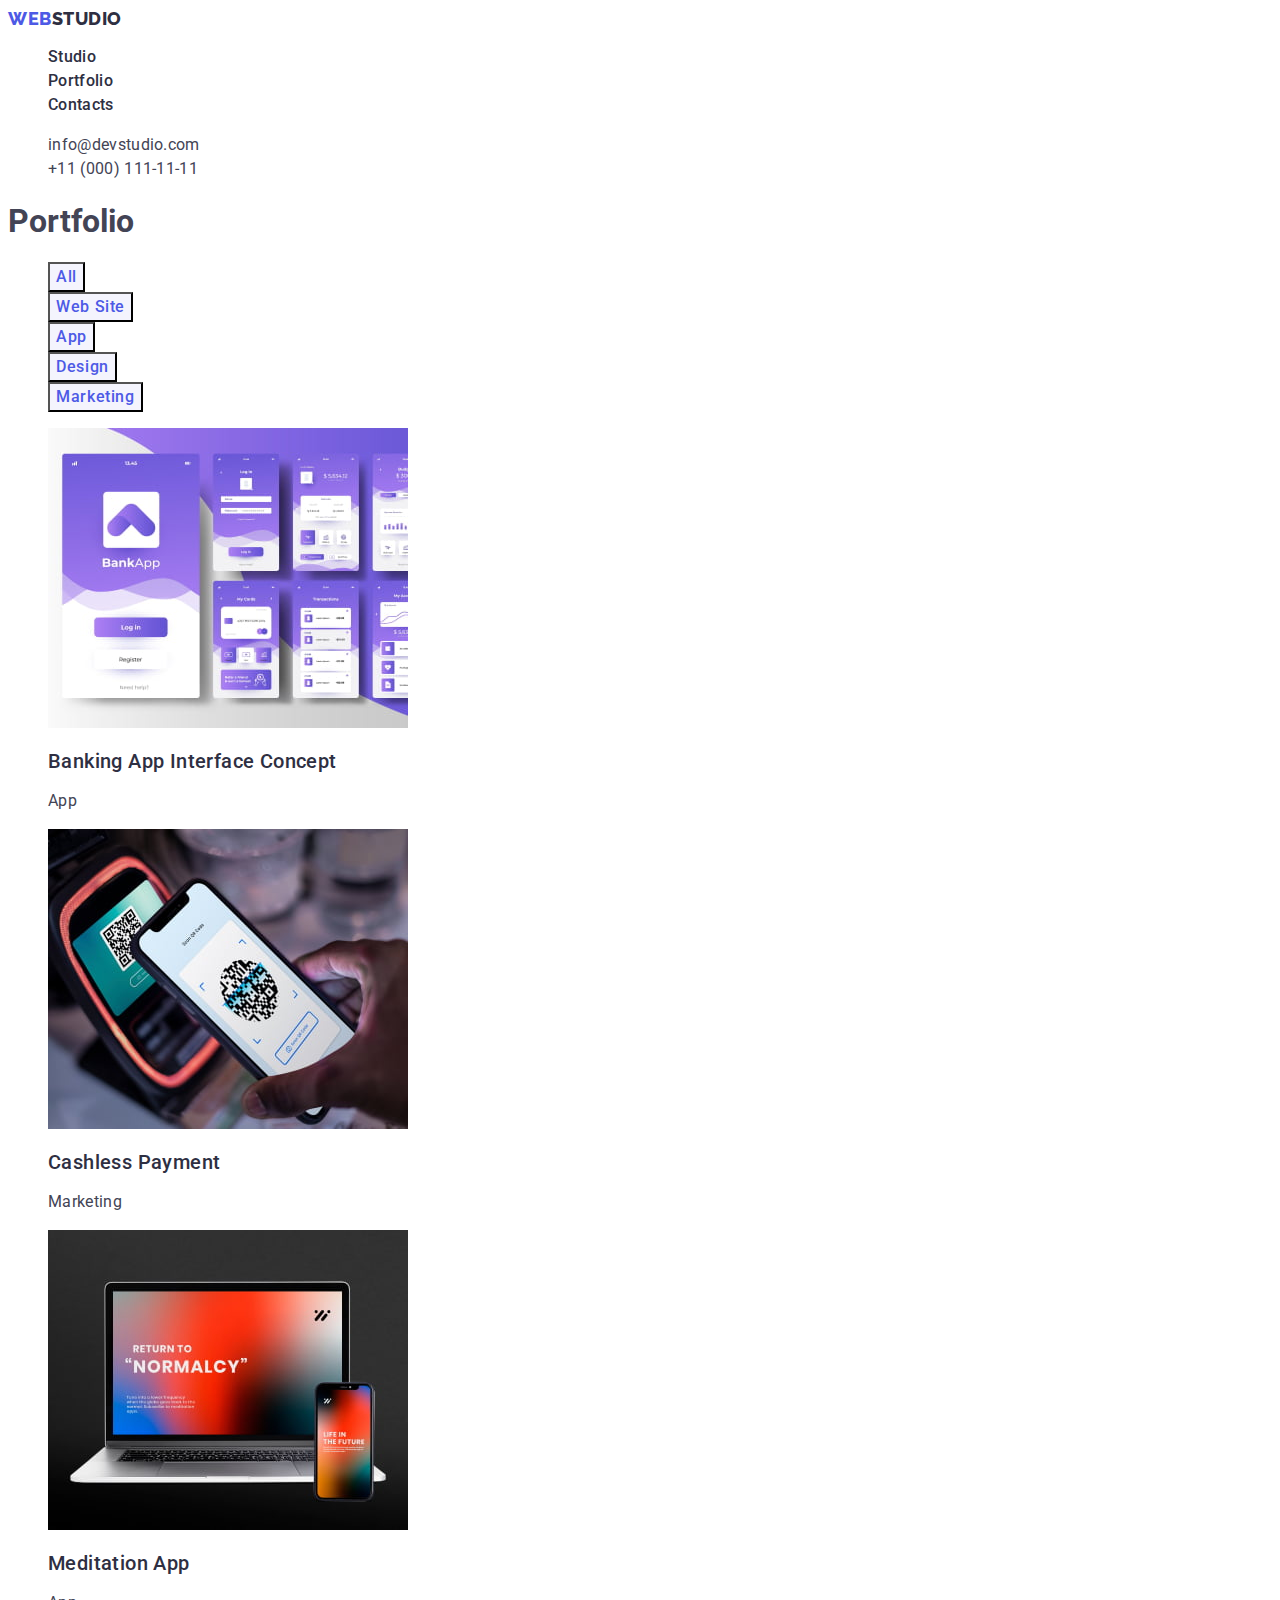
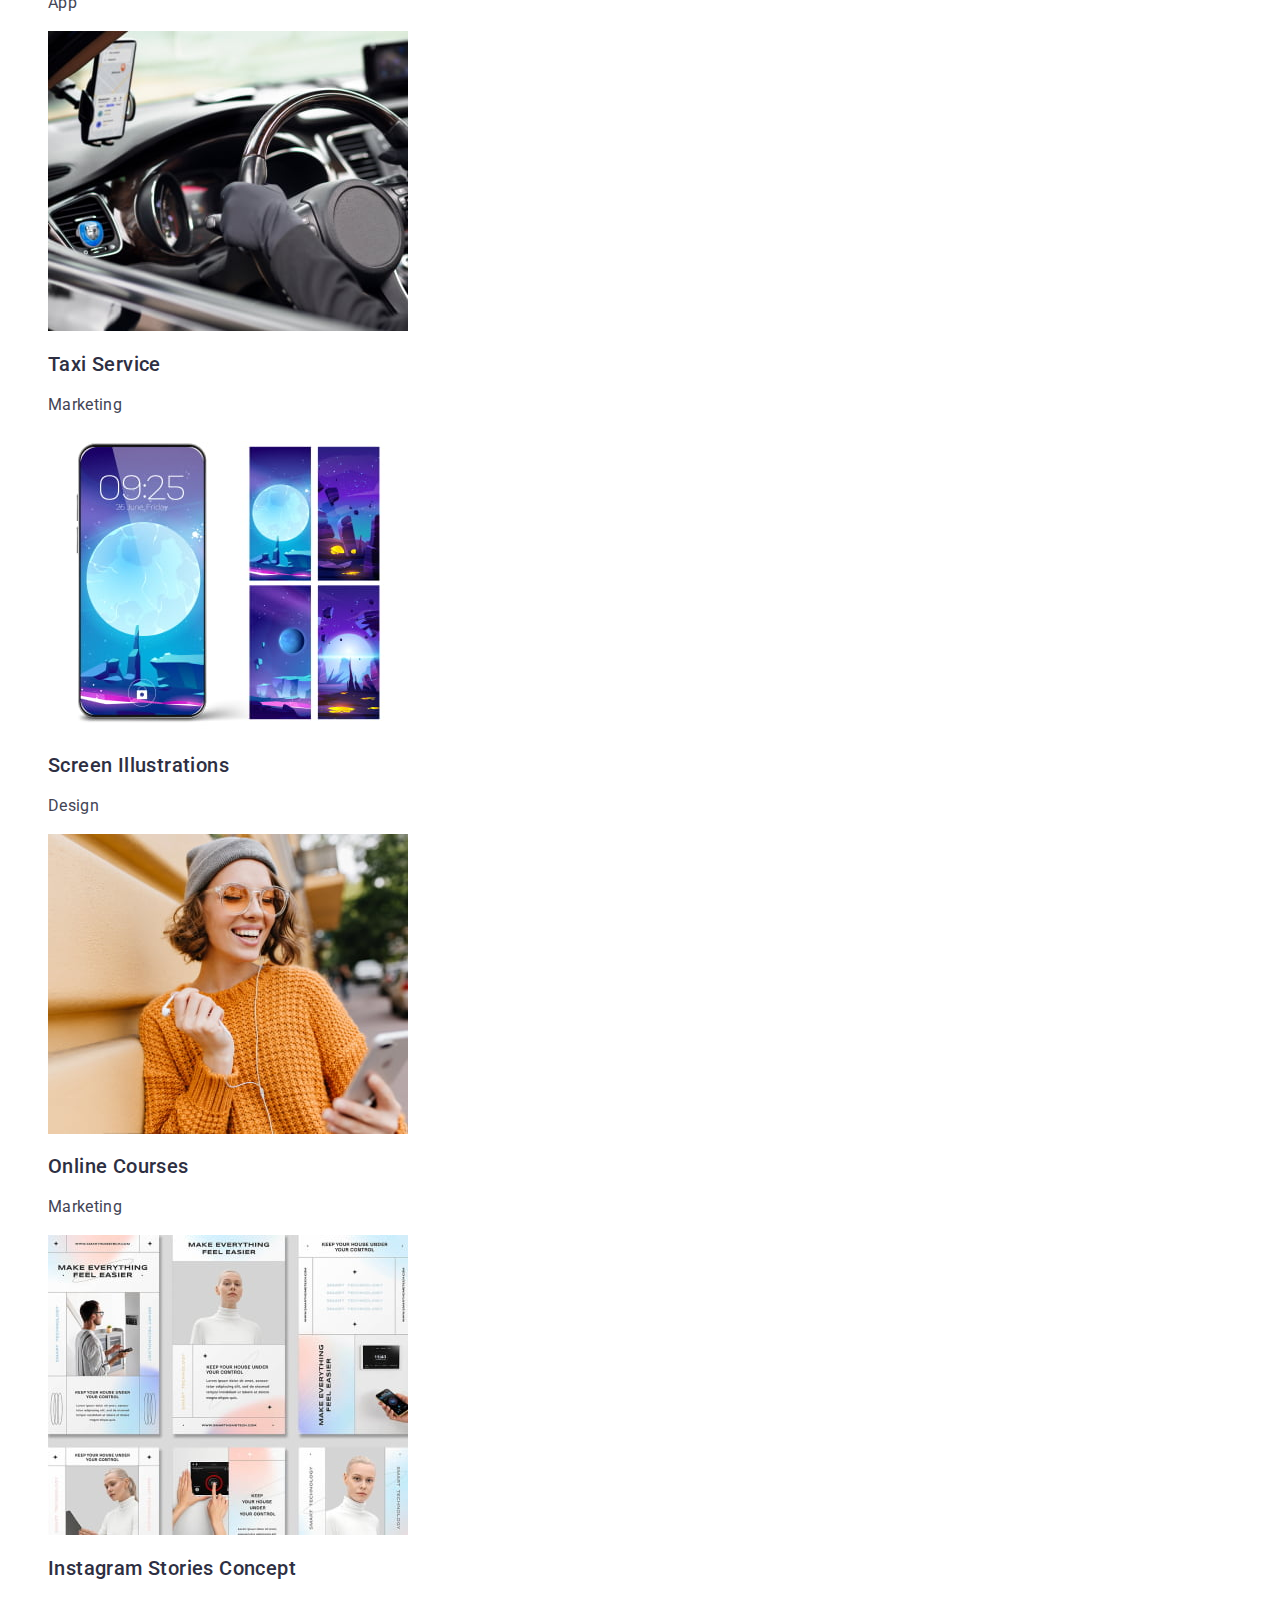
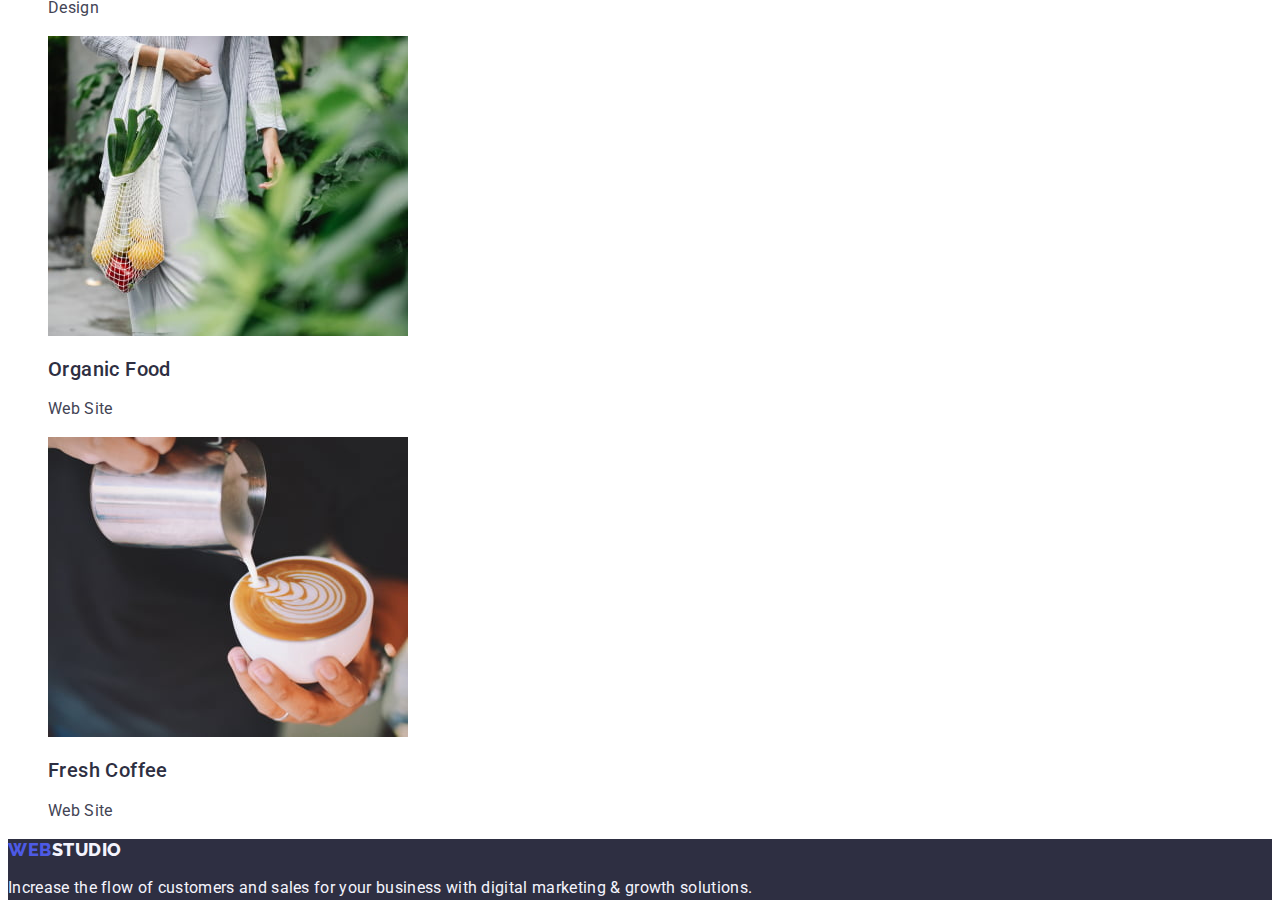
==== portfolio.html @ 200cf5dc "Initial commit" ====
<!DOCTYPE html>
<html lang="en">
  <head>
    <meta charset="UTF-8" />
    <meta name="viewport" content="width=device-width, initial-scale=1.0" />
    <title>Portfolio</title>
    <link rel="preconnect" href="https://fonts.googleapis.com" />
    <link rel="preconnect" href="https://fonts.gstatic.com" crossorigin />
    <link
      href="https://fonts.googleapis.com/css2?family=Raleway:wght@800&family=Roboto:wght@400;500;700;900&display=swap"
      rel="stylesheet"
    />
    <link rel="stylesheet" href="./css/styles.css" />
  </head>
  <body class="body">
    <!-- Header -->
    <header class="header">
      <nav class="nav">
        <a href="./index.html" class="logo link">
          Web<span class="span-header">Studio</span>
        </a>
        <ul class="list">
          <li>
            <a href="./index.html" class="header-link link">Studio</a>
          </li>
          <li>
            <a href="./portfolio.html" class="header-link link">Portfolio</a>
          </li>
          <li>
            <a href="" class="header-link link">Contacts</a>
          </li>
        </ul>
      </nav>
      <address class="address">
        <ul class="list">
          <li>
            <a href="mailto:info@devstudio.com" class="link"
              >info@devstudio.com</a
            >
          </li>
          <li>
            <a href="tel:+110001111111" class="link">+11 (000) 111-11-11</a>
          </li>
        </ul>
      </address>
    </header>
    <!-- Main content -->
    <main class="portfolio-main">
      <!-- Filters -->
      <section class="section-projects">
        <h1 class="portfolio-title">Portfolio</h1>
        <ul class="list">
          <li>
            <button type="button" class="filters">All</button>
          </li>
          <li>
            <button type="button" class="filters">Web Site</button>
          </li>
          <li>
            <button type="button" class="filters">App</button>
          </li>
          <li>
            <button type="button" class="filters">Design</button>
          </li>
          <li>
            <button type="button" class="filters">Marketing</button>
          </li>
        </ul>
        <!-- Gallery of projects-->
        <ul class="list">
          <li>
            <a href="" class="project-card link">
              <img
                src="./images/Portfolio/img1.jpg"
                alt="Banking application interface"
                width="360"
                height="300"
              />
              <h2 class="projects-title">Banking App Interface Concept</h2>
              <p class="projects-text">App</p>
            </a>
          </li>
          <li>
            <a href="" class="project-card link">
              <img
                src="./images/Portfolio/img2.jpg"
                alt="Payment by mobile phone"
                width="360"
                height="300"
              />
              <h2 class="projects-title">Cashless Payment</h2>
              <p class="projects-text">Marketing</p>
            </a>
          </li>
          <li>
            <a href="" class="project-card link">
              <img
                src="./images/Portfolio/img3.jpg"
                alt="App interface for meditation on a laptop and phone screen"
                width="360"
                height="300"
              />
              <h2 class="projects-title">Meditation App</h2>
              <p class="projects-text">App</p>
            </a>
          </li>
          <li>
            <a href="" class="project-card link">
              <img
                src="./images/Portfolio/img4.jpg"
                alt="Car steering wheel"
                width="360"
                height="300"
              />
              <h2 class="projects-title">Taxi Service</h2>
              <p class="projects-text">Marketing</p>
            </a>
          </li>
          <li>
            <a href="" class="project-card link">
              <img
                src="./images/Portfolio/img5.jpg"
                alt="A phone with the moon on the home screen and a variation of space themed phone screensavers"
                width="360"
                height="300"
              />
              <h2 class="projects-title">Screen Illustrations</h2>
              <p class="projects-text">Design</p>
            </a>
          </li>
          <li>
            <a href="" class="project-card link">
              <img
                src="./images/Portfolio/img6.jpg"
                alt="A girl in headphones and with a phone in her hand"
                width="360"
                height="300"
              />
              <h2 class="projects-title">Online Courses</h2>
              <p class="projects-text">Marketing</p>
            </a>
          </li>
          <li>
            <a href="" class="project-card link">
              <img
                src="./images/Portfolio/img7.jpg"
                alt="Variations in the design of Instagram posts"
                width="360"
                height="300"
              />
              <h2 class="projects-title">Instagram Stories Concept</h2>
              <p class="projects-text">Design</p>
            </a>
          </li>
          <li>
            <a href="" class="project-card link">
              <img
                src="./images/Portfolio/img8.jpg"
                alt="A girl with a net of fresh vegetables"
                width="360"
                height="300"
              />
              <h2 class="projects-title">Organic Food</h2>
              <p class="projects-text">Web Site</p>
            </a>
          </li>
          <li>
            <a href="" class="project-card link">
              <img
                src="./images/Portfolio/img9.jpg"
                alt="A guy pours cream into a cup of coffee"
                width="360"
                height="300"
              />
              <h2 class="projects-title">Fresh Coffee</h2>
              <p class="projects-text">Web Site</p>
            </a>
          </li>
        </ul>
      </section>
    </main>
    <!-- Footer -->
    <footer class="footer">
      <a href="./index.html" class="logo link">
        Web<span class="span-footer">Studio</span>
      </a>
      <p class="footer-text">
        Increase the flow of customers and sales for your business with digital
        marketing & growth solutions.
      </p>
    </footer>
  </body>
</html>
---- css/styles.css ----
:root {
  --primary-font: 'Roboto', sans-serif;
  --primary-brand-color: #4d5ae5;
  --pressed-state-color: #404bbf;
  --dark-color: #2e2f42;
  --text-color: #434455;
  --whight-color: #ffffff;
  --light-color: #f4f4fd;
}

.body {
  font-family: var(--primary-font);
  color: var(--text-color);
  background-color: var(--whight-color);
}

.list {
  list-style: none;
}

.link {
  text-decoration: none;
}

/* Header styles */

.logo {
  font-family: 'Raleway', sans-serif;
  font-size: 18px;
  font-weight: 800;
  line-height: 1.17;
  letter-spacing: 0.03em;
  text-transform: uppercase;
  color: var(--primary-brand-color);
}

.span-header {
  color: var(--dark-color);
}

.header-link {
  font-size: 16px;
  font-weight: 500;
  line-height: 1.5;
  letter-spacing: 0.02em;
  color: var(--dark-color);
}

.header-link:hover,
.header-link:focus {
  color: var(--pressed-state-color);
  text-decoration: underline;
}

.address {
  font-style: normal;
}

.address .link {
  font-size: 16px;
  line-height: 1.5;
  letter-spacing: 0.02em;
  color: currentColor;
}

.address .link:hover,
.address .link:focus {
  color: var(--pressed-state-color);
}

/* Styles page main content */
/* Styles Hero */

.section-hero {
  background-color: var(--dark-color);
}

.hero-title {
  font-size: 56px;
  font-weight: 700;
  line-height: 1.07;
  letter-spacing: 0.02em;
  color: var(--whight-color);
  text-align: center;
}

.hero-button {
  font-family: var(--primary-font);
  font-size: 16px;
  font-weight: 500;
  line-height: 1.5;
  letter-spacing: 0.04em;
  color: var(--whight-color);
  cursor: pointer;
  background-color: var(--primary-brand-color);
}

.hero-button:hover,
.hero-button:focus {
  background-color: var(--pressed-state-color);
}

/* Styles Features */

.features-subtitle {
  font-size: 20px;
  font-weight: 500;
  line-height: 1.2;
  letter-spacing: 0.02em;
  color: var(--dark-color);
}

.features-text {
  font-size: 16px;
  line-height: 1.5;
  letter-spacing: 0.02em;
}

/* Styles Gallery of works */
.works-title {
  font-size: 36px;
  font-weight: 700;
  line-height: 1.11;
  letter-spacing: 0.02em;
  color: var(--dark-color);
  text-align: center;
  text-transform: capitalize;
}

/* Styles Team */
.section-team {
  background-color: var(--light-color);
}

.team-card-item {
  background-color: var(--whight-color);
}

.team-title {
  font-size: 36px;
  font-weight: 700;
  line-height: 1.11;
  letter-spacing: 0.02em;
  color: var(--dark-color);
  text-align: center;
  text-transform: capitalize;
}

.team-subtitle {
  font-size: 20px;
  font-weight: 500;
  line-height: 1.2;
  letter-spacing: 0.02em;
  color: var(--dark-color);
}

.team-text {
  font-size: 16px;
  line-height: 1.5;
  letter-spacing: 0.02em;
}

/* Styles portfolio main content */
/* Styles Filters */

.filters {
  font-family: var(--primary-font);
  font-size: 16px;
  font-weight: 500;
  line-height: 1.5;
  letter-spacing: 0.04em;
  color: var(--primary-brand-color);
  background-color: var(--light-color);
  cursor: pointer;
}

.filters:hover,
.filters:focus {
  color: var(--whight-color);
  background-color: var(--pressed-state-color);
}

.projects-title {
  font-size: 20px;
  font-weight: 500;
  line-height: 1.2;
  letter-spacing: 0.02em;
  color: var(--dark-color);
}

.projects-text {
  font-size: 16px;
  line-height: 1.5;
  letter-spacing: 0.02em;
  color: var(--text-color);
}

/* Styles Footer */

.footer {
  background-color: var(--dark-color);
}

.span-footer {
  color: var(--light-color);
}

.footer-text {
  font-size: 16px;
  line-height: 1.5;
  letter-spacing: 0.02em;
  color: var(--light-color);
}
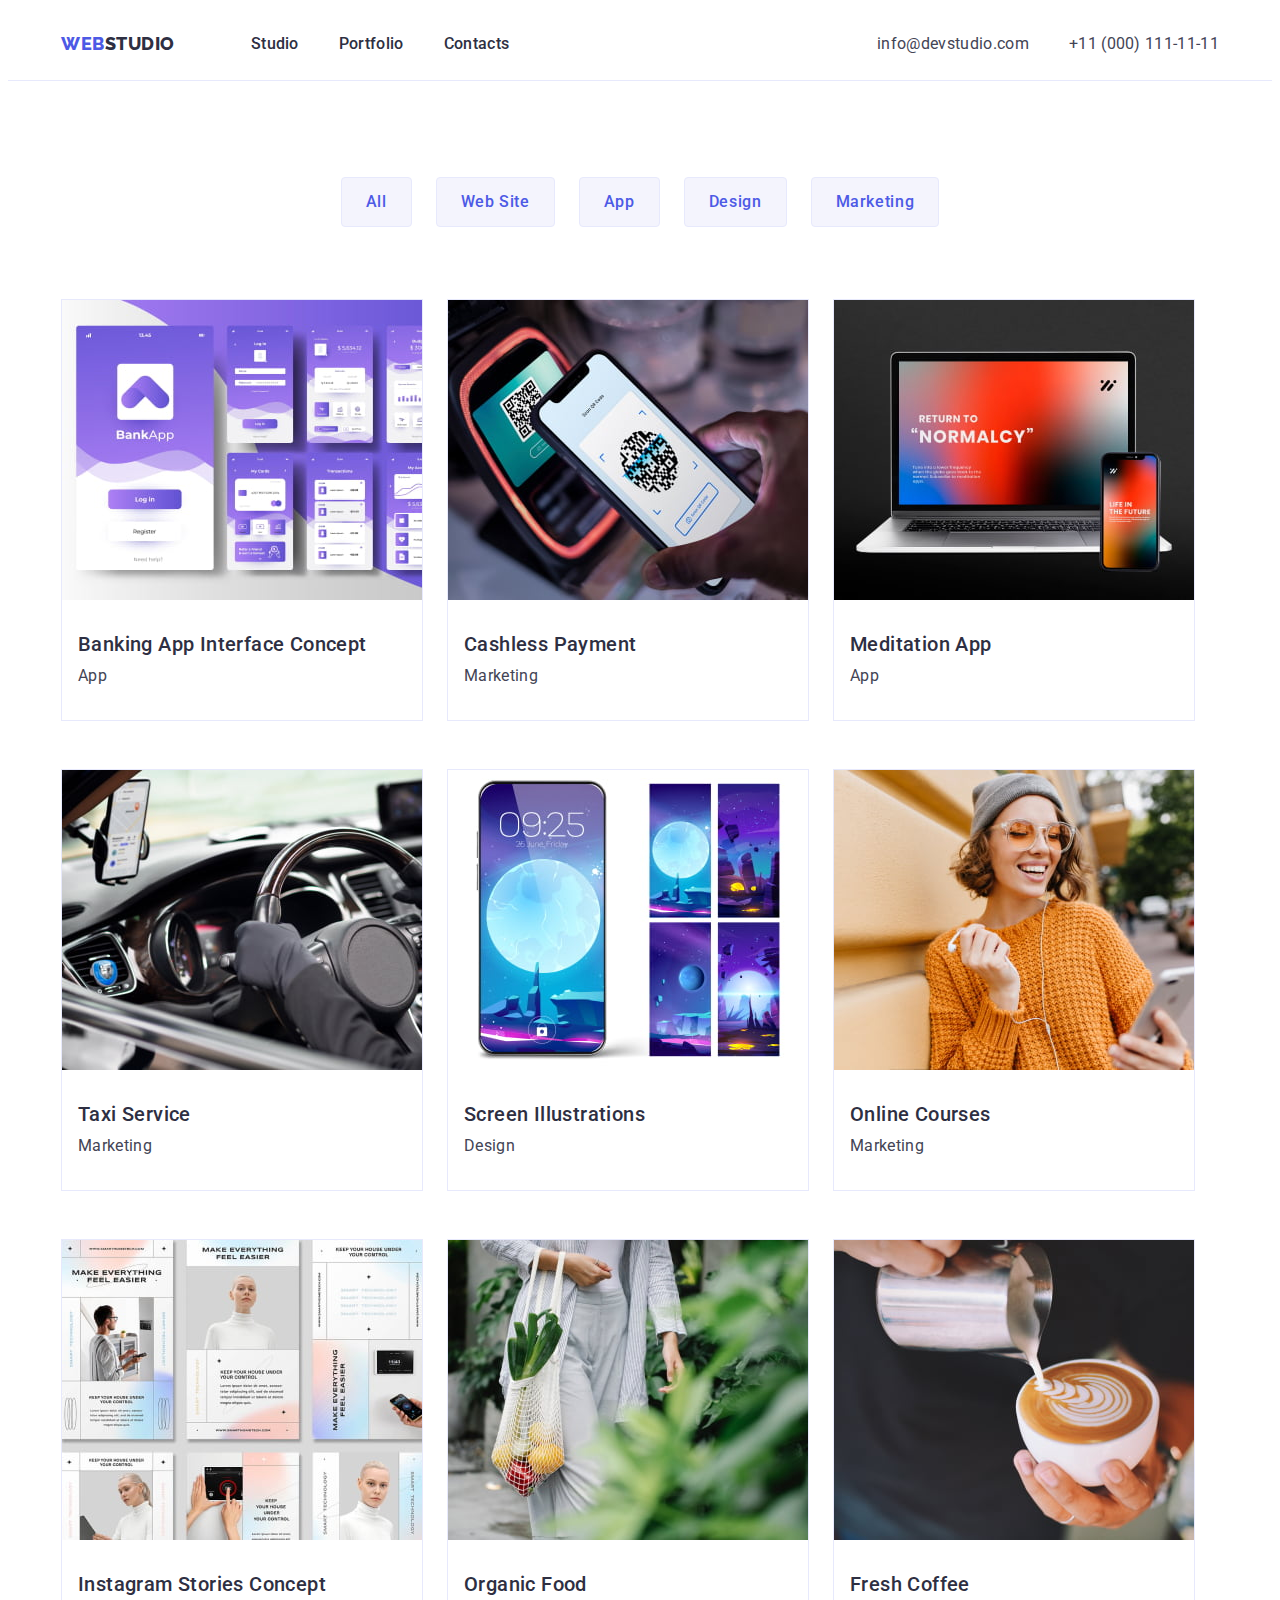
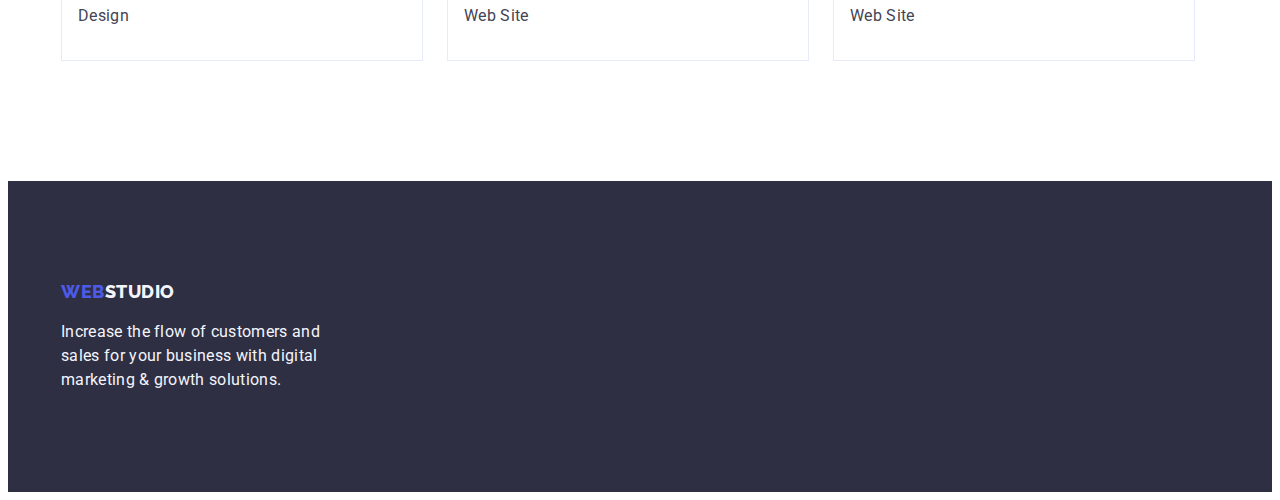
==== commit cce1cc2a: "geometric page mark" ====
--- a/portfolio.html
+++ b/portfolio.html
@@ -15,179 +15,202 @@
   <body class="body">
     <!-- Header -->
     <header class="header">
-      <nav class="nav">
-        <a href="./index.html" class="logo link">
-          Web<span class="span-header">Studio</span>
-        </a>
-        <ul class="list">
-          <li>
-            <a href="./index.html" class="header-link link">Studio</a>
-          </li>
-          <li>
-            <a href="./portfolio.html" class="header-link link">Portfolio</a>
-          </li>
-          <li>
-            <a href="" class="header-link link">Contacts</a>
-          </li>
-        </ul>
-      </nav>
-      <address class="address">
-        <ul class="list">
-          <li>
-            <a href="mailto:info@devstudio.com" class="link"
-              >info@devstudio.com</a
-            >
-          </li>
-          <li>
-            <a href="tel:+110001111111" class="link">+11 (000) 111-11-11</a>
-          </li>
-        </ul>
-      </address>
+      <div class="header-container container">
+        <nav class="header-nav nav">
+          <a class="logo link" href="./index.html">
+            Web<span class="span-header">Studio</span>
+          </a>
+          <ul class="nav-list list">
+            <li class="nav-list-item">
+              <a class="nav-link link" href="./index.html">Studio</a>
+            </li>
+            <li class="nav-list-item">
+              <a class="nav-link link" href="./portfolio.html">Portfolio</a>
+            </li>
+            <li class="nav-list-item">
+              <a class="nav-link link" href="">Contacts</a>
+            </li>
+          </ul>
+        </nav>
+        <address class="address">
+          <ul class="address-list list">
+            <li class="address-item">
+              <a class="address-link link" href="mailto:info@devstudio.com">
+                info@devstudio.com
+              </a>
+            </li>
+            <li class="address-item">
+              <a class="address-link link" href="tel:+110001111111">
+                +11 (000) 111-11-11
+              </a>
+            </li>
+          </ul>
+        </address>
+      </div>
     </header>
     <!-- Main content -->
-    <main class="portfolio-main">
+    <main>
       <!-- Filters -->
-      <section class="section-projects">
-        <h1 class="portfolio-title">Portfolio</h1>
-        <ul class="list">
-          <li>
-            <button type="button" class="filters">All</button>
-          </li>
-          <li>
-            <button type="button" class="filters">Web Site</button>
-          </li>
-          <li>
-            <button type="button" class="filters">App</button>
-          </li>
-          <li>
-            <button type="button" class="filters">Design</button>
-          </li>
-          <li>
-            <button type="button" class="filters">Marketing</button>
-          </li>
-        </ul>
-        <!-- Gallery of projects-->
-        <ul class="list">
-          <li>
-            <a href="" class="project-card link">
-              <img
-                src="./images/Portfolio/img1.jpg"
-                alt="Banking application interface"
-                width="360"
-                height="300"
-              />
-              <h2 class="projects-title">Banking App Interface Concept</h2>
-              <p class="projects-text">App</p>
-            </a>
-          </li>
-          <li>
-            <a href="" class="project-card link">
-              <img
-                src="./images/Portfolio/img2.jpg"
-                alt="Payment by mobile phone"
-                width="360"
-                height="300"
-              />
-              <h2 class="projects-title">Cashless Payment</h2>
-              <p class="projects-text">Marketing</p>
-            </a>
-          </li>
-          <li>
-            <a href="" class="project-card link">
-              <img
-                src="./images/Portfolio/img3.jpg"
-                alt="App interface for meditation on a laptop and phone screen"
-                width="360"
-                height="300"
-              />
-              <h2 class="projects-title">Meditation App</h2>
-              <p class="projects-text">App</p>
-            </a>
-          </li>
-          <li>
-            <a href="" class="project-card link">
-              <img
-                src="./images/Portfolio/img4.jpg"
-                alt="Car steering wheel"
-                width="360"
-                height="300"
-              />
-              <h2 class="projects-title">Taxi Service</h2>
-              <p class="projects-text">Marketing</p>
-            </a>
-          </li>
-          <li>
-            <a href="" class="project-card link">
-              <img
-                src="./images/Portfolio/img5.jpg"
-                alt="A phone with the moon on the home screen and a variation of space themed phone screensavers"
-                width="360"
-                height="300"
-              />
-              <h2 class="projects-title">Screen Illustrations</h2>
-              <p class="projects-text">Design</p>
-            </a>
-          </li>
-          <li>
-            <a href="" class="project-card link">
-              <img
-                src="./images/Portfolio/img6.jpg"
-                alt="A girl in headphones and with a phone in her hand"
-                width="360"
-                height="300"
-              />
-              <h2 class="projects-title">Online Courses</h2>
-              <p class="projects-text">Marketing</p>
-            </a>
-          </li>
-          <li>
-            <a href="" class="project-card link">
-              <img
-                src="./images/Portfolio/img7.jpg"
-                alt="Variations in the design of Instagram posts"
-                width="360"
-                height="300"
-              />
-              <h2 class="projects-title">Instagram Stories Concept</h2>
-              <p class="projects-text">Design</p>
-            </a>
-          </li>
-          <li>
-            <a href="" class="project-card link">
-              <img
-                src="./images/Portfolio/img8.jpg"
-                alt="A girl with a net of fresh vegetables"
-                width="360"
-                height="300"
-              />
-              <h2 class="projects-title">Organic Food</h2>
-              <p class="projects-text">Web Site</p>
-            </a>
-          </li>
-          <li>
-            <a href="" class="project-card link">
-              <img
-                src="./images/Portfolio/img9.jpg"
-                alt="A guy pours cream into a cup of coffee"
-                width="360"
-                height="300"
-              />
-              <h2 class="projects-title">Fresh Coffee</h2>
-              <p class="projects-text">Web Site</p>
-            </a>
-          </li>
-        </ul>
+      <section class="portfolio">
+        <div class="container">
+          <h1 class="visually-hidden">Portfolio</h1>
+          <ul class="filters-list list">
+            <li class="filters-list-item">
+              <button class="filters-button button" type="button">All</button>
+            </li>
+            <li class="filters-list-item">
+              <button class="filters-button button" type="button">
+                Web Site
+              </button>
+            </li>
+            <li class="filters-list-item">
+              <button class="filters-button button" type="button">App</button>
+            </li>
+            <li class="filters-list-item">
+              <button class="filters-button button" type="button">
+                Design
+              </button>
+            </li>
+            <li class="filters-list-item">
+              <button class="filters-button button" type="button">
+                Marketing
+              </button>
+            </li>
+          </ul>
+          <!-- Gallery of projects-->
+          <ul class="projects-list list">
+            <li class="projects-list-item">
+              <a class="projects-link link" href="">
+                <img
+                  class="projects-link-img img"
+                  src="./images/Portfolio/img1.jpg"
+                  alt="Banking application interface"
+                  width="360"
+                  height="300"
+                />
+                <h2 class="projects-title">Banking App Interface Concept</h2>
+                <p class="projects-text">App</p>
+              </a>
+            </li>
+            <li class="projects-list-item">
+              <a class="projects-link link" href="">
+                <img
+                  class="projects-link-img img"
+                  src="./images/Portfolio/img2.jpg"
+                  alt="Payment by mobile phone"
+                  width="360"
+                  height="300"
+                />
+                <h2 class="projects-title">Cashless Payment</h2>
+                <p class="projects-text">Marketing</p>
+              </a>
+            </li>
+            <li class="projects-list-item">
+              <a class="projects-link link" href="">
+                <img
+                  class="projects-link-img img"
+                  src="./images/Portfolio/img3.jpg"
+                  alt="App interface for meditation on a laptop and phone screen"
+                  width="360"
+                  height="300"
+                />
+                <h2 class="projects-title">Meditation App</h2>
+                <p class="projects-text">App</p>
+              </a>
+            </li>
+            <li class="projects-list-item">
+              <a class="projects-link link" href="">
+                <img
+                  class="projects-link-img img"
+                  src="./images/Portfolio/img4.jpg"
+                  alt="Car steering wheel"
+                  width="360"
+                  height="300"
+                />
+                <h2 class="projects-title">Taxi Service</h2>
+                <p class="projects-text">Marketing</p>
+              </a>
+            </li>
+            <li class="projects-list-item">
+              <a class="projects-link link" href="">
+                <img
+                  class="projects-link-img img"
+                  src="./images/Portfolio/img5.jpg"
+                  alt="A phone with the moon on the home screen and a variation of space themed phone screensavers"
+                  width="360"
+                  height="300"
+                />
+                <h2 class="projects-title">Screen Illustrations</h2>
+                <p class="projects-text">Design</p>
+              </a>
+            </li>
+            <li class="projects-list-item">
+              <a class="projects-link link" href="">
+                <img
+                  class="projects-link-img img"
+                  src="./images/Portfolio/img6.jpg"
+                  alt="A girl in headphones and with a phone in her hand"
+                  width="360"
+                  height="300"
+                />
+                <h2 class="projects-title">Online Courses</h2>
+                <p class="projects-text">Marketing</p>
+              </a>
+            </li>
+            <li class="projects-list-item">
+              <a class="projects-link link" href="">
+                <img
+                  class="projects-link-img img"
+                  src="./images/Portfolio/img7.jpg"
+                  alt="Variations in the design of Instagram posts"
+                  width="360"
+                  height="300"
+                />
+                <h2 class="projects-title">Instagram Stories Concept</h2>
+                <p class="projects-text">Design</p>
+              </a>
+            </li>
+            <li class="projects-list-item">
+              <a class="projects-link link" href="">
+                <img
+                  class="projects-link-img img"
+                  src="./images/Portfolio/img8.jpg"
+                  alt="A girl with a net of fresh vegetables"
+                  width="360"
+                  height="300"
+                />
+                <h2 class="projects-title">Organic Food</h2>
+                <p class="projects-text">Web Site</p>
+              </a>
+            </li>
+            <li class="projects-list-item">
+              <a class="projects-link link" href="">
+                <img
+                  class="projects-link-img img"
+                  src="./images/Portfolio/img9.jpg"
+                  alt="A guy pours cream into a cup of coffee"
+                  width="360"
+                  height="300"
+                />
+                <h2 class="projects-title">Fresh Coffee</h2>
+                <p class="projects-text">Web Site</p>
+              </a>
+            </li>
+          </ul>
+        </div>
       </section>
     </main>
     <!-- Footer -->
     <footer class="footer">
-      <a href="./index.html" class="logo link">
-        Web<span class="span-footer">Studio</span>
-      </a>
-      <p class="footer-text">
-        Increase the flow of customers and sales for your business with digital
-        marketing & growth solutions.
-      </p>
+      <div class="footer-container container">
+        <a href="./index.html" class="logo link"
+          >Web<span class="span-footer">Studio</span>
+        </a>
+        <p class="footer-text">
+          Increase the flow of customers and sales for your business with
+          digital marketing & growth solutions.
+        </p>
+      </div>
     </footer>
   </body>
 </html>
--- a/css/styles.css
+++ b/css/styles.css
@@ -1,5 +1,7 @@
 :root {
+  /* Fonts */
   --primary-font: 'Roboto', sans-serif;
+  /* Colors */
   --primary-brand-color: #4d5ae5;
   --pressed-state-color: #404bbf;
   --dark-color: #2e2f42;
@@ -8,23 +10,100 @@
   --light-color: #f4f4fd;
 }
 
+/* Base styles */
+
 .body {
   font-family: var(--primary-font);
   color: var(--text-color);
   background-color: var(--whight-color);
 }
 
+.container {
+  width: 1158px;
+  margin-left: auto;
+  margin-right: auto;
+  padding-left: 15px;
+  padding-right: 15px;
+}
+
+.visually-hidden {
+  position: absolute;
+  width: 1px;
+  height: 1px;
+  margin: -1px;
+  border: 0;
+  padding: 0;
+  white-space: nowrap;
+  clip-path: inset(100%);
+  clip: rect(0 0 0 0);
+  overflow: hidden;
+}
+
+.section-title {
+  margin: 0 auto;
+  margin-bottom: 72px;
+
+  font-size: 36px;
+  font-weight: 700;
+  line-height: 1.11;
+  letter-spacing: 0.02em;
+  color: var(--dark-color);
+  text-align: center;
+  text-transform: capitalize;
+}
+
+/* reset */
+h1,
+h2,
+h3,
+h4,
+h5,
+h6,
+p {
+  margin: 0;
+}
+
 .list {
   list-style: none;
+  padding: 0;
+  margin: 0;
 }
 
 .link {
+  color: currentColor;
   text-decoration: none;
 }
 
+.img {
+  display: block;
+  max-width: 100%;
+  height: auto;
+}
+.button {
+  font-family: inherit;
+  cursor: pointer;
+}
+
 /* Header styles */
 
+.header {
+  border-bottom: 1px solid #e7e9fc;
+}
+
+.header-container {
+  display: flex;
+  align-items: center;
+  justify-content: space-between;
+}
+
+.header-nav {
+  display: flex;
+  align-items: center;
+}
+
 .logo {
+  margin-right: 76px;
+
   font-family: 'Raleway', sans-serif;
   font-size: 18px;
   font-weight: 800;
@@ -38,44 +117,65 @@
   color: var(--dark-color);
 }
 
-.header-link {
-  font-size: 16px;
-  font-weight: 500;
-  line-height: 1.5;
-  letter-spacing: 0.02em;
-  color: var(--dark-color);
-}
-
-.header-link:hover,
-.header-link:focus {
+.nav-list {
+  display: flex;
+  align-items: center;
+  gap: 40px;
+}
+
+.nav-link {
+  display: block;
+  padding-top: 24px;
+  padding-bottom: 24px;
+
+  font-size: 16px;
+  font-weight: 500;
+  line-height: 1.5;
+  letter-spacing: 0.02em;
+  color: var(--dark-color);
+}
+
+.nav-link:hover,
+.nav-link:focus {
   color: var(--pressed-state-color);
-  text-decoration: underline;
 }
 
 .address {
   font-style: normal;
 }
 
-.address .link {
-  font-size: 16px;
-  line-height: 1.5;
-  letter-spacing: 0.02em;
-  color: currentColor;
-}
-
-.address .link:hover,
-.address .link:focus {
+.address-list {
+  display: flex;
+  align-items: center;
+  gap: 40px;
+}
+
+.address-link {
+  font-size: 16px;
+  line-height: 1.5;
+  letter-spacing: 0.02em;
+}
+
+.address-link:hover,
+.address-link:focus {
   color: var(--pressed-state-color);
 }
 
 /* Styles page main content */
 /* Styles Hero */
 
-.section-hero {
+.hero {
+  padding-top: 188px;
+  padding-bottom: 188px;
+
   background-color: var(--dark-color);
 }
 
 .hero-title {
+  width: 496px;
+  margin: 0 auto;
+  margin-bottom: 48px;
+
   font-size: 56px;
   font-weight: 700;
   line-height: 1.07;
@@ -85,13 +185,17 @@
 }
 
 .hero-button {
-  font-family: var(--primary-font);
+  display: block;
+  margin-right: auto;
+  margin-left: auto;
+  padding: 16px 32px;
+  border-radius: 4px;
+
   font-size: 16px;
   font-weight: 500;
   line-height: 1.5;
   letter-spacing: 0.04em;
   color: var(--whight-color);
-  cursor: pointer;
   background-color: var(--primary-brand-color);
 }
 
@@ -102,7 +206,22 @@
 
 /* Styles Features */
 
+.features {
+  padding: 120px 0;
+}
+
+.features-list {
+  display: flex;
+  gap: 24px;
+}
+
+.features-list-item {
+  flex-basis: calc((100% - 24px * 3) / 4);
+}
+
 .features-subtitle {
+  margin-bottom: 8px;
+
   font-size: 20px;
   font-weight: 500;
   line-height: 1.2;
@@ -117,70 +236,116 @@
 }
 
 /* Styles Gallery of works */
-.works-title {
-  font-size: 36px;
-  font-weight: 700;
-  line-height: 1.11;
+
+.works {
+  padding-top: 120px;
+  padding-bottom: 120px;
+}
+
+.works-list {
+  display: flex;
+  gap: 24px;
+}
+
+.works-list-item {
+  flex-basis: calc((100% - 24px * 2) / 3);
+}
+
+/* Styles Team */
+.team {
+  background-color: var(--light-color);
+  padding-top: 120px;
+  padding-bottom: 120px;
+}
+
+.team-list {
+  display: flex;
+  gap: 24px;
+}
+
+.team-list-item {
+  flex-basis: calc((100% - 24px * 3) / 4);
+  background-color: var(--whight-color);
+  border-radius: 0px 0px 4px 4px;
+}
+
+.team-list-img {
+  margin-bottom: 32px;
+}
+
+.team-subtitle {
+  margin-bottom: 8px;
+
+  font-size: 20px;
+  font-weight: 500;
+  line-height: 1.2;
   letter-spacing: 0.02em;
   color: var(--dark-color);
   text-align: center;
-  text-transform: capitalize;
-}
-
-/* Styles Team */
-.section-team {
-  background-color: var(--light-color);
-}
-
-.team-card-item {
-  background-color: var(--whight-color);
-}
-
-.team-title {
-  font-size: 36px;
-  font-weight: 700;
-  line-height: 1.11;
-  letter-spacing: 0.02em;
-  color: var(--dark-color);
+}
+
+.team-text {
+  margin-bottom: 32px;
+
+  font-size: 16px;
+  line-height: 1.5;
+  letter-spacing: 0.02em;
   text-align: center;
-  text-transform: capitalize;
-}
-
-.team-subtitle {
-  font-size: 20px;
-  font-weight: 500;
-  line-height: 1.2;
-  letter-spacing: 0.02em;
-  color: var(--dark-color);
-}
-
-.team-text {
-  font-size: 16px;
-  line-height: 1.5;
-  letter-spacing: 0.02em;
 }
 
 /* Styles portfolio main content */
 /* Styles Filters */
 
-.filters {
-  font-family: var(--primary-font);
+.portfolio {
+  padding-top: 96px;
+  padding-bottom: 120px;
+}
+
+.filters-list {
+  display: flex;
+  justify-content: center;
+  gap: 24px;
+  margin-bottom: 72px;
+}
+
+.filters-button {
+  padding: 12px 24px;
+  border-radius: 4px;
+  border: 1px solid #e7e9fc;
+
   font-size: 16px;
   font-weight: 500;
   line-height: 1.5;
   letter-spacing: 0.04em;
   color: var(--primary-brand-color);
   background-color: var(--light-color);
-  cursor: pointer;
-}
-
-.filters:hover,
-.filters:focus {
+}
+
+.filters-button:hover,
+.filters-button:focus {
   color: var(--whight-color);
   background-color: var(--pressed-state-color);
 }
 
+.projects-list {
+  display: flex;
+  flex-wrap: wrap;
+  column-gap: 24px;
+  row-gap: 48px;
+}
+
+.projects-list-item {
+  border: 1px solid #e7e9fc;
+}
+
+.projects-link-img {
+  margin-bottom: 32px;
+}
+
 .projects-title {
+  margin: 0 16px;
+  margin-bottom: 8px;
+
   font-size: 20px;
   font-weight: 500;
   line-height: 1.2;
@@ -189,6 +354,9 @@
 }
 
 .projects-text {
+  margin: 0 16px;
+  margin-bottom: 32px;
+
   font-size: 16px;
   line-height: 1.5;
   letter-spacing: 0.02em;
@@ -199,6 +367,8 @@
 
 .footer {
   background-color: var(--dark-color);
+  padding-top: 100px;
+  padding-bottom: 100px;
 }
 
 .span-footer {
@@ -206,6 +376,9 @@
 }
 
 .footer-text {
+  width: 264px;
+  margin-top: 17.5px;
+
   font-size: 16px;
   line-height: 1.5;
   letter-spacing: 0.02em;
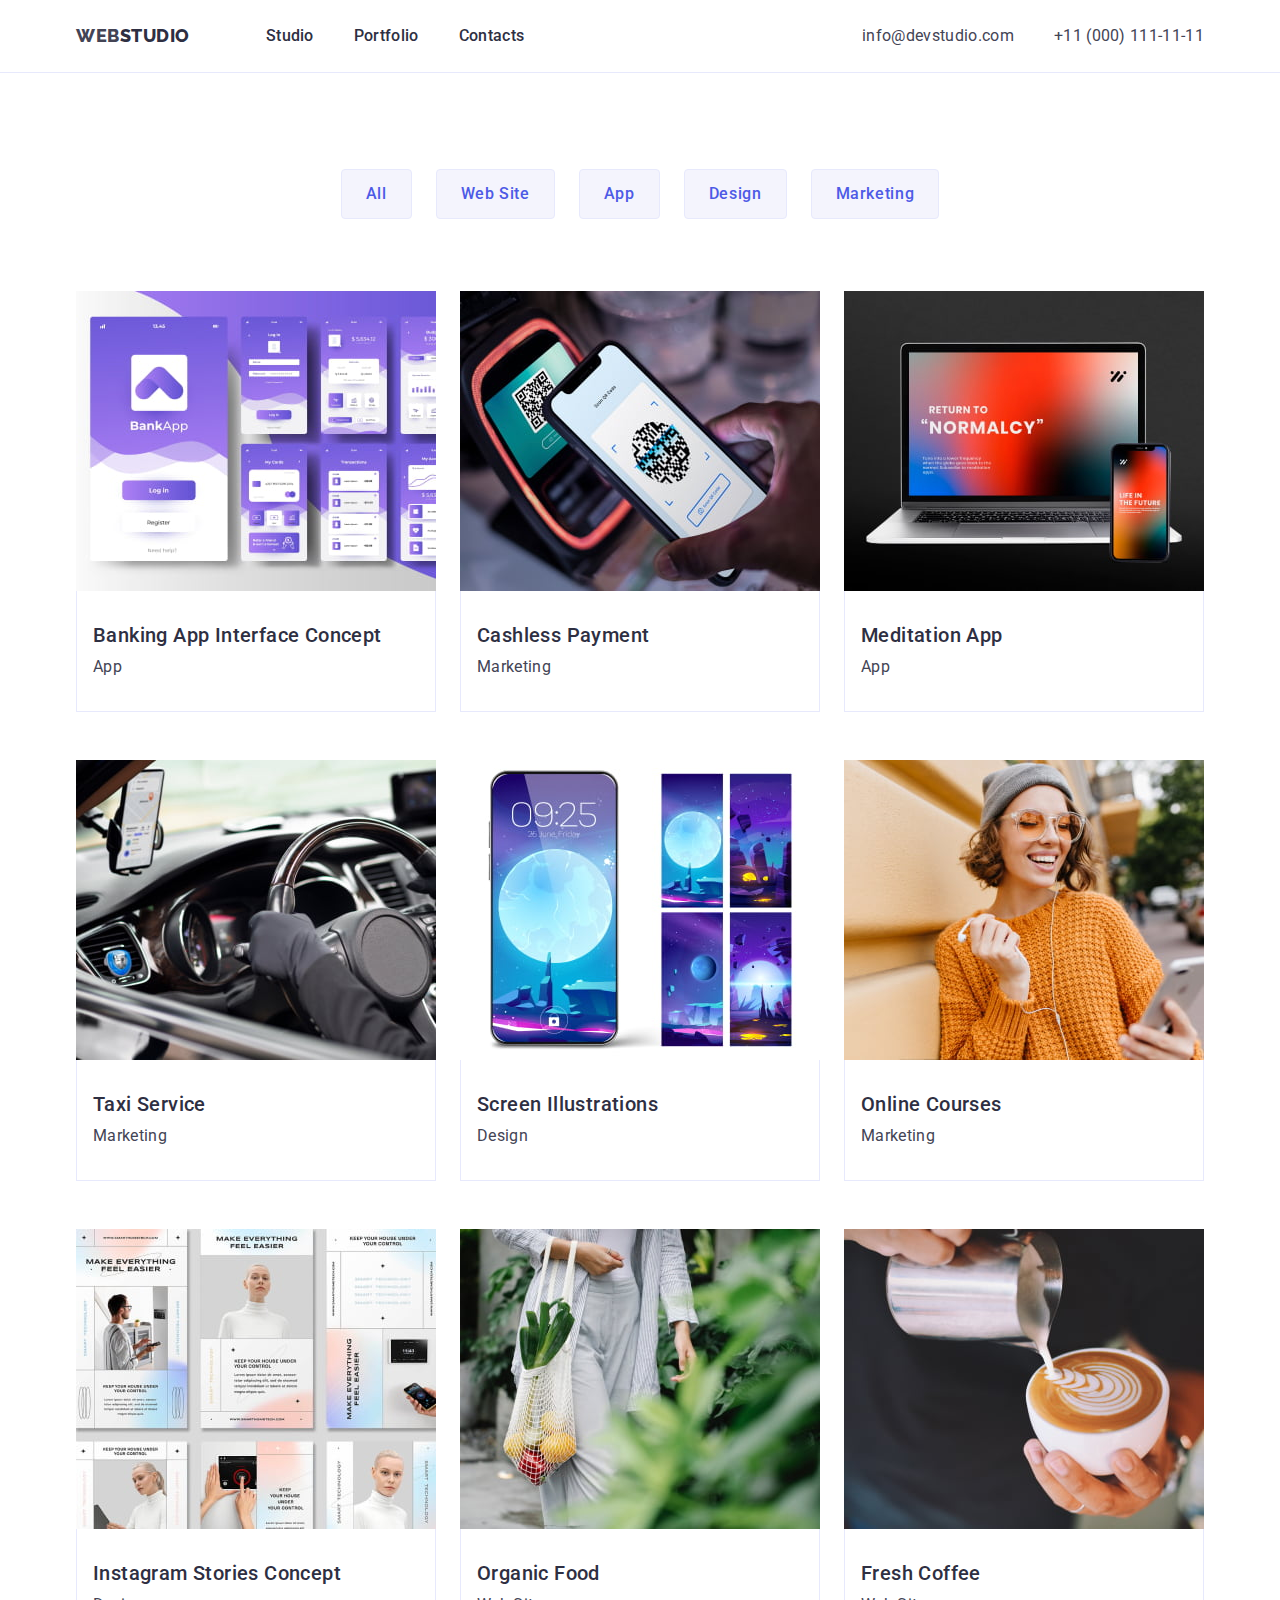
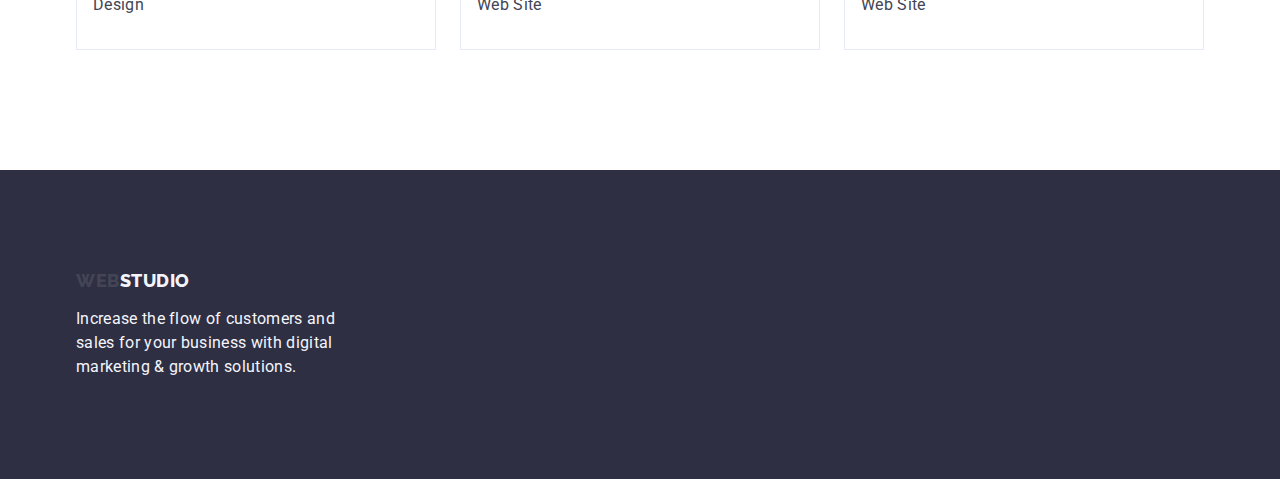
==== commit 4109b8d0: "correction" ====
--- a/portfolio.html
+++ b/portfolio.html
@@ -4,12 +4,19 @@
     <meta charset="UTF-8" />
     <meta name="viewport" content="width=device-width, initial-scale=1.0" />
     <title>Portfolio</title>
+    <!-- Font links -->
     <link rel="preconnect" href="https://fonts.googleapis.com" />
     <link rel="preconnect" href="https://fonts.gstatic.com" crossorigin />
     <link
       href="https://fonts.googleapis.com/css2?family=Raleway:wght@800&family=Roboto:wght@400;500;700;900&display=swap"
       rel="stylesheet"
     />
+    <!-- Normalize -->
+    <link
+      rel="stylesheet"
+      href="https://cdn.jsdelivr.net/npm/modern-normalize@2.0.0/modern-normalize.min.css"
+    />
+    <!-- Custom styles -->
     <link rel="stylesheet" href="./css/styles.css" />
   </head>
   <body class="body">
@@ -17,7 +24,7 @@
     <header class="header">
       <div class="header-container container">
         <nav class="header-nav nav">
-          <a class="logo link" href="./index.html">
+          <a class="header-logo link" href="./index.html">
             Web<span class="span-header">Studio</span>
           </a>
           <ul class="nav-list list">
@@ -88,8 +95,10 @@
                   width="360"
                   height="300"
                 />
-                <h2 class="projects-title">Banking App Interface Concept</h2>
-                <p class="projects-text">App</p>
+                <div class="projects-list-container">
+                  <h2 class="projects-title">Banking App Interface Concept</h2>
+                  <p class="projects-text">App</p>
+                </div>
               </a>
             </li>
             <li class="projects-list-item">
@@ -101,8 +110,10 @@
                   width="360"
                   height="300"
                 />
-                <h2 class="projects-title">Cashless Payment</h2>
-                <p class="projects-text">Marketing</p>
+                <div class="projects-list-container">
+                  <h2 class="projects-title">Cashless Payment</h2>
+                  <p class="projects-text">Marketing</p>
+                </div>
               </a>
             </li>
             <li class="projects-list-item">
@@ -114,8 +125,10 @@
                   width="360"
                   height="300"
                 />
-                <h2 class="projects-title">Meditation App</h2>
-                <p class="projects-text">App</p>
+                <div class="projects-list-container">
+                  <h2 class="projects-title">Meditation App</h2>
+                  <p class="projects-text">App</p>
+                </div>
               </a>
             </li>
             <li class="projects-list-item">
@@ -127,8 +140,10 @@
                   width="360"
                   height="300"
                 />
-                <h2 class="projects-title">Taxi Service</h2>
-                <p class="projects-text">Marketing</p>
+                <div class="projects-list-container">
+                  <h2 class="projects-title">Taxi Service</h2>
+                  <p class="projects-text">Marketing</p>
+                </div>
               </a>
             </li>
             <li class="projects-list-item">
@@ -140,8 +155,10 @@
                   width="360"
                   height="300"
                 />
-                <h2 class="projects-title">Screen Illustrations</h2>
-                <p class="projects-text">Design</p>
+                <div class="projects-list-container">
+                  <h2 class="projects-title">Screen Illustrations</h2>
+                  <p class="projects-text">Design</p>
+                </div>
               </a>
             </li>
             <li class="projects-list-item">
@@ -153,8 +170,10 @@
                   width="360"
                   height="300"
                 />
-                <h2 class="projects-title">Online Courses</h2>
-                <p class="projects-text">Marketing</p>
+                <div class="projects-list-container">
+                  <h2 class="projects-title">Online Courses</h2>
+                  <p class="projects-text">Marketing</p>
+                </div>
               </a>
             </li>
             <li class="projects-list-item">
@@ -166,8 +185,10 @@
                   width="360"
                   height="300"
                 />
-                <h2 class="projects-title">Instagram Stories Concept</h2>
-                <p class="projects-text">Design</p>
+                <div class="projects-list-container">
+                  <h2 class="projects-title">Instagram Stories Concept</h2>
+                  <p class="projects-text">Design</p>
+                </div>
               </a>
             </li>
             <li class="projects-list-item">
@@ -179,8 +200,10 @@
                   width="360"
                   height="300"
                 />
-                <h2 class="projects-title">Organic Food</h2>
-                <p class="projects-text">Web Site</p>
+                <div class="projects-list-container">
+                  <h2 class="projects-title">Organic Food</h2>
+                  <p class="projects-text">Web Site</p>
+                </div>
               </a>
             </li>
             <li class="projects-list-item">
@@ -192,8 +215,10 @@
                   width="360"
                   height="300"
                 />
-                <h2 class="projects-title">Fresh Coffee</h2>
-                <p class="projects-text">Web Site</p>
+                <div class="projects-list-container">
+                  <h2 class="projects-title">Fresh Coffee</h2>
+                  <p class="projects-text">Web Site</p>
+                </div>
               </a>
             </li>
           </ul>
@@ -203,7 +228,7 @@
     <!-- Footer -->
     <footer class="footer">
       <div class="footer-container container">
-        <a href="./index.html" class="logo link"
+        <a class="footer-logo link" href="./index.html"
           >Web<span class="span-footer">Studio</span>
         </a>
         <p class="footer-text">
--- a/css/styles.css
+++ b/css/styles.css
@@ -52,6 +52,17 @@
   text-transform: capitalize;
 }
 
+.header-logo,
+.footer-logo {
+  font-family: 'Raleway', sans-serif;
+  font-size: 18px;
+  font-weight: 800;
+  line-height: 1.17;
+  letter-spacing: 0.03em;
+  text-transform: uppercase;
+  color: var(--primary-brand-color);
+}
+
 /* reset */
 h1,
 h2,
@@ -101,16 +112,8 @@
   align-items: center;
 }
 
-.logo {
+.header-logo {
   margin-right: 76px;
-
-  font-family: 'Raleway', sans-serif;
-  font-size: 18px;
-  font-weight: 800;
-  line-height: 1.17;
-  letter-spacing: 0.03em;
-  text-transform: uppercase;
-  color: var(--primary-brand-color);
 }
 
 .span-header {
@@ -172,7 +175,7 @@
 }
 
 .hero-title {
-  width: 496px;
+  max-width: 496px;
   margin: 0 auto;
   margin-bottom: 48px;
 
@@ -190,6 +193,9 @@
   margin-left: auto;
   padding: 16px 32px;
   border-radius: 4px;
+  min-width: 169px;
+  height: 56px;
+  border: none;
 
   font-size: 16px;
   font-weight: 500;
@@ -269,8 +275,8 @@
   border-radius: 0px 0px 4px 4px;
 }
 
-.team-list-img {
-  margin-bottom: 32px;
+.team-list-container {
+  padding: 32px 0;
 }
 
 .team-subtitle {
@@ -285,8 +291,6 @@
 }
 
 .team-text {
-  margin-bottom: 32px;
-
   font-size: 16px;
   line-height: 1.5;
   letter-spacing: 0.02em;
@@ -325,6 +329,7 @@
 .filters-button:focus {
   color: var(--whight-color);
   background-color: var(--pressed-state-color);
+  border: 1px solid transparent;
 }
 
 .projects-list {
@@ -335,15 +340,16 @@
 }
 
 .projects-list-item {
+  width: calc((100% - 24px * 2) / 3);
+}
+
+.projects-list-container {
+  padding: 32px 16px;
   border: 1px solid #e7e9fc;
-}
-
-.projects-link-img {
-  margin-bottom: 32px;
+  border-top: none;
 }
 
 .projects-title {
-  margin: 0 16px;
   margin-bottom: 8px;
 
   font-size: 20px;
@@ -354,9 +360,6 @@
 }
 
 .projects-text {
-  margin: 0 16px;
-  margin-bottom: 32px;
-
   font-size: 16px;
   line-height: 1.5;
   letter-spacing: 0.02em;
@@ -371,13 +374,17 @@
   padding-bottom: 100px;
 }
 
+.footer-logo {
+  display: inline-block;
+  margin-bottom: 16px;
+}
+
 .span-footer {
   color: var(--light-color);
 }
 
 .footer-text {
-  width: 264px;
-  margin-top: 17.5px;
+  max-width: 264px;
 
   font-size: 16px;
   line-height: 1.5;
